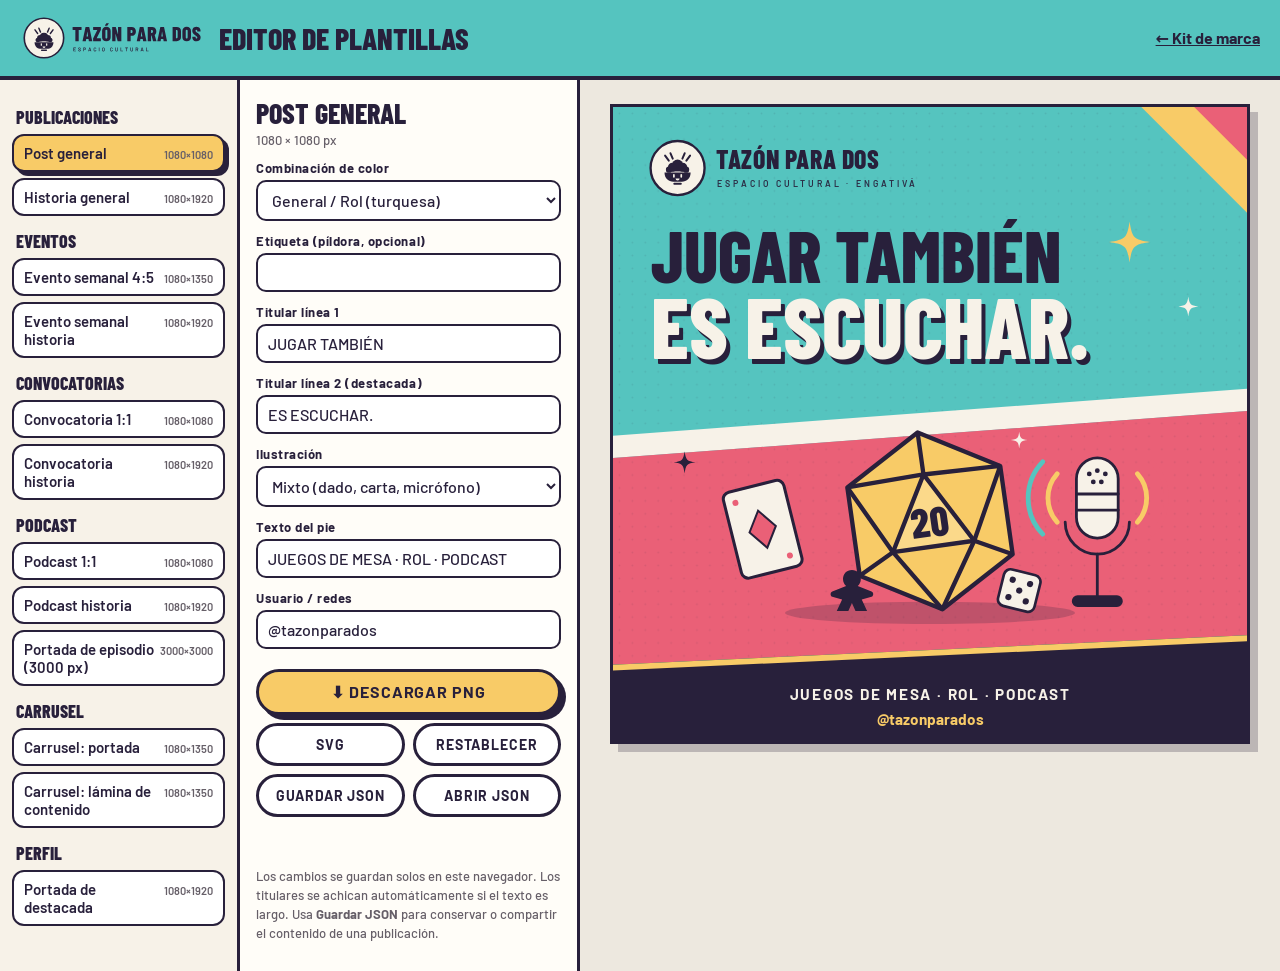
==== editor/index.html @ e311d41e "Editor web de plantillas editables - editor/: 12 plantillas (post, historia, evento, convocatoria, p" ====
<!doctype html>
<html lang="es">
<head>
<meta charset="utf-8">
<meta name="viewport" content="width=device-width, initial-scale=1">
<title>Editor de plantillas · Tazón para Dos</title>
<link rel="icon" href="../assets/logo/favicon.svg" type="image/svg+xml">
<link rel="stylesheet" href="../brand/tokens.css">
<style>
  @font-face { font-family: 'Barlow Condensed'; font-weight: 800; src: url('../tools/fonts/BarlowCondensed-ExtraBold.ttf'); }
  @font-face { font-family: 'Barlow'; font-weight: 500; src: url('../tools/fonts/Barlow-Medium.ttf'); }
  @font-face { font-family: 'Barlow'; font-weight: 600; src: url('../tools/fonts/Barlow-SemiBold.ttf'); }
  @font-face { font-family: 'Barlow'; font-weight: 700; src: url('../tools/fonts/Barlow-Bold.ttf'); }
  * { box-sizing: border-box; }
  body { margin: 0; background: var(--paper); color: var(--ink); font-family: 'Barlow', system-ui, sans-serif; }
  html.embed body { background: transparent; }
  html.embed svg { display: block; }
  header { display: flex; align-items: center; gap: 14px; padding: 14px 20px; background: var(--teal); background-image: var(--dots); border-bottom: 4px solid var(--ink); }
  header img { height: 48px; }
  header h1 { font-family: 'Barlow Condensed', sans-serif; font-weight: 800; font-size: 30px; margin: 0; text-transform: uppercase; }
  header a { margin-left: auto; color: var(--ink); font-weight: 700; }
  .app { display: grid; grid-template-columns: 240px 340px 1fr; gap: 0; min-height: calc(100vh - 80px); }
  nav { border-right: 3px solid var(--ink); padding: 12px; background: var(--cream); overflow-y: auto; }
  nav .group { font-family: 'Barlow Condensed', sans-serif; font-weight: 800; text-transform: uppercase; font-size: 18px; margin: 14px 4px 6px; }
  nav button { display: flex; justify-content: space-between; align-items: baseline; gap: 6px; width: 100%; text-align: left; font: 600 15px 'Barlow', sans-serif; color: var(--ink); background: #fff; border: 2px solid var(--ink); border-radius: 12px; padding: 8px 10px; margin-bottom: 6px; cursor: pointer; }
  nav button small { color: var(--muted); font-size: 11px; white-space: nowrap; }
  nav button.active { background: var(--sun); box-shadow: 4px 4px 0 var(--ink); }
  aside { border-right: 3px solid var(--ink); padding: 16px; overflow-y: auto; }
  aside h2 { font-family: 'Barlow Condensed', sans-serif; font-weight: 800; font-size: 28px; text-transform: uppercase; margin: 0; }
  #size { color: var(--muted); font-size: 13px; margin: 2px 0 12px; }
  #form label { display: block; font-weight: 700; font-size: 13px; letter-spacing: .04em; margin: 12px 0 4px; }
  #form input[type=text], #form input[type=number], #form textarea, #form select { width: 100%; font: 500 16px 'Barlow', sans-serif; padding: 8px 10px; border: 2px solid var(--ink); border-radius: 10px; background: #fff; color: var(--ink); }
  #form textarea { resize: vertical; }
  #form .check { display: flex; gap: 8px; align-items: center; font-weight: 600; }
  .actions { display: grid; grid-template-columns: 1fr 1fr; gap: 8px; margin-top: 20px; }
  .actions button, .actions label { font: 700 14px 'Barlow', sans-serif; letter-spacing: .06em; text-transform: uppercase; padding: 10px; border: 3px solid var(--ink); border-radius: 999px; background: #fff; color: var(--ink); cursor: pointer; text-align: center; }
  .actions .primary { grid-column: 1 / -1; background: var(--sun); box-shadow: 5px 5px 0 var(--ink); font-size: 16px; }
  .actions input[type=file] { display: none; }
  #status { min-height: 20px; font-size: 14px; margin-top: 12px; }
  main { padding: 24px; display: grid; place-items: start center; background: #ede8df; overflow: auto; }
  #preview { width: min(100%, 640px); max-height: calc(100vh - 140px); border: 3px solid var(--ink); box-shadow: 8px 8px 0 rgba(40,32,59,.25); background: #fff; }
  #preview svg { width: 100%; height: 100%; display: block; }
  .help { font-size: 13px; color: var(--muted); margin-top: 18px; line-height: 1.45; }
  @media (max-width: 960px) {
    .app { grid-template-columns: 1fr; }
    nav { display: flex; gap: 6px; overflow-x: auto; border-right: 0; border-bottom: 3px solid var(--ink); }
    nav .group { display: none; }
    nav button { min-width: 180px; }
    aside { border-right: 0; border-bottom: 3px solid var(--ink); }
    #preview { max-height: none; }
  }
</style>
</head>
<body>
<header>
  <img src="../assets/logo/logotipo-horizontal.svg" alt="Tazón para Dos">
  <h1>Editor de plantillas</h1>
  <a href="../">← Kit de marca</a>
</header>
<div class="app">
  <nav id="templates" aria-label="Plantillas"></nav>
  <aside>
    <h2 id="title">…</h2>
    <p id="size"></p>
    <form id="form" onsubmit="return false"></form>
    <div class="actions">
      <button type="button" id="png" class="primary">⬇ Descargar PNG</button>
      <button type="button" id="svg">SVG</button>
      <button type="button" id="reset">Restablecer</button>
      <button type="button" id="export">Guardar JSON</button>
      <label>Abrir JSON<input type="file" id="import" accept="application/json,.json"></label>
    </div>
    <p id="status" role="status"></p>
    <p class="help">Los cambios se guardan solos en este navegador. Los titulares se achican automáticamente si el texto es largo. Usa <b>Guardar JSON</b> para conservar o compartir el contenido de una publicación.</p>
  </aside>
  <main><div id="preview"></div></main>
</div>
<script src="brand-data.js"></script>
<script src="primitives.js"></script>
<script src="templates.js"></script>
<script src="app.js"></script>
</body>
</html>
---- brand/tokens.css ----
/* Tazón para Dos · tokens de marca (generado por tools/build.py) */
:root {
  --ink: #28203B;
  --coral: #EA6077;
  --sun: #F8CB67;
  --teal: #55C4BF;
  --cream: #F7F2E8;
  --paper: #FFFDF8;
  --muted: #665F68;
  --sun-light: #FBD98A;
  --teal-light: #8FD0CE;
  --teal-dark: #46B5B1;
  --green-ok: #7EE5A8;
  --radius-sm: 10px;
  --radius-md: 16px;
  --radius-lg: 22px;
  --radius-xl: 28px;
  --radius-pill: 999px;
  --shadow-comic: 8px 8px 0 rgba(40, 32, 59, 0.18);
  --shadow-card: 0 8px 0 rgba(40, 32, 59, 0.18);
  --font-display: 'Barlow Condensed', 'Arial Narrow', sans-serif;
  --font-text: 'Barlow', 'Segoe UI', sans-serif;
  --font-web-display: 'Space Grotesk', sans-serif;
  --font-web-text: 'DM Sans', sans-serif;
  --font-mono: 'DM Mono', monospace;
  --dots: radial-gradient(rgba(40, 32, 59, 0.10) 1.6px, transparent 1.7px) 0 0 / 22px 22px;
}
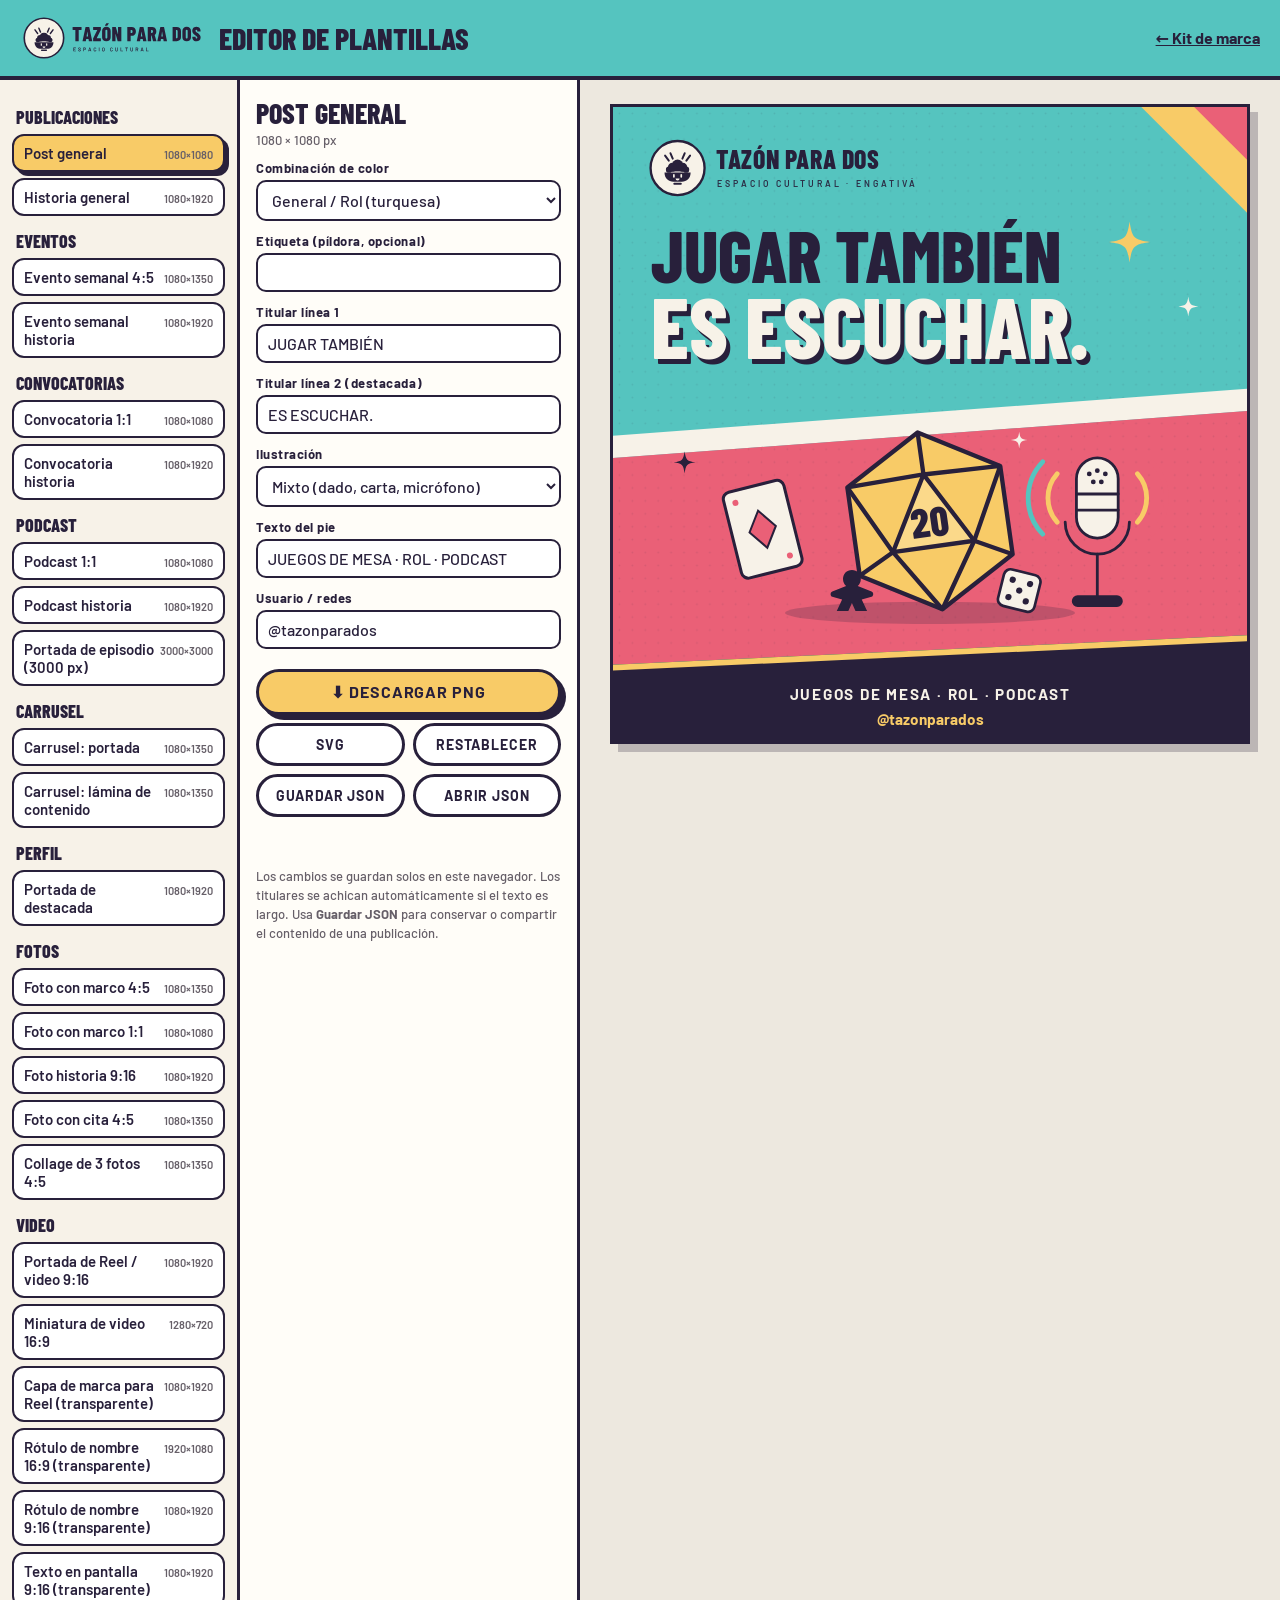
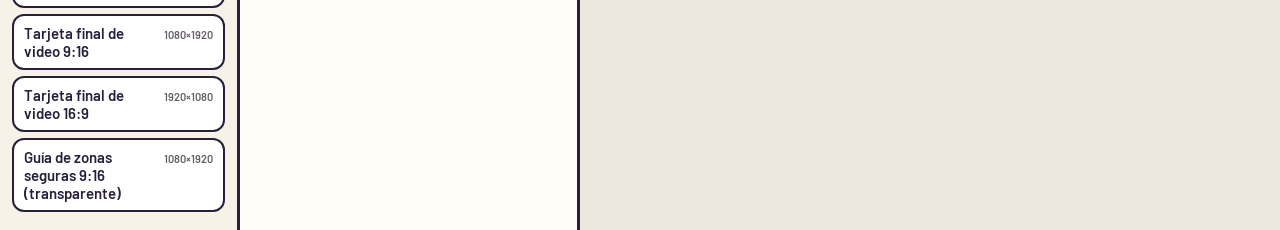
==== commit 80bdc54b: "Branding para fotos y video - Editor: subida de fotos con enfoque y 14 plantillas nuevas   (foto con" ====
--- a/editor/index.html
+++ b/editor/index.html
@@ -40,6 +40,12 @@
   main { padding: 24px; display: grid; place-items: start center; background: #ede8df; overflow: auto; }
   #preview { width: min(100%, 640px); max-height: calc(100vh - 140px); border: 3px solid var(--ink); box-shadow: 8px 8px 0 rgba(40,32,59,.25); background: #fff; }
   #preview svg { width: 100%; height: 100%; display: block; }
+  #preview.transparent { background: repeating-conic-gradient(#d8d1c5 0 25%, #fff 0 50%) 0 0 / 32px 32px; }
+  .img-field { display: flex; align-items: center; gap: 8px; flex-wrap: wrap; }
+  .img-field img { width: 72px; height: 72px; object-fit: cover; border: 2px solid var(--ink); border-radius: 10px; }
+  .img-field .noimg { font-size: 13px; color: var(--muted); }
+  #form .img-field .btn { font: 700 13px 'Barlow', sans-serif; padding: 6px 12px; border: 2px solid var(--ink); border-radius: 999px; background: #fff; cursor: pointer; margin: 0; letter-spacing: .04em; }
+  #form .img-field input[type=file] { display: none; }
   .help { font-size: 13px; color: var(--muted); margin-top: 18px; line-height: 1.45; }
   @media (max-width: 960px) {
     .app { grid-template-columns: 1fr; }
